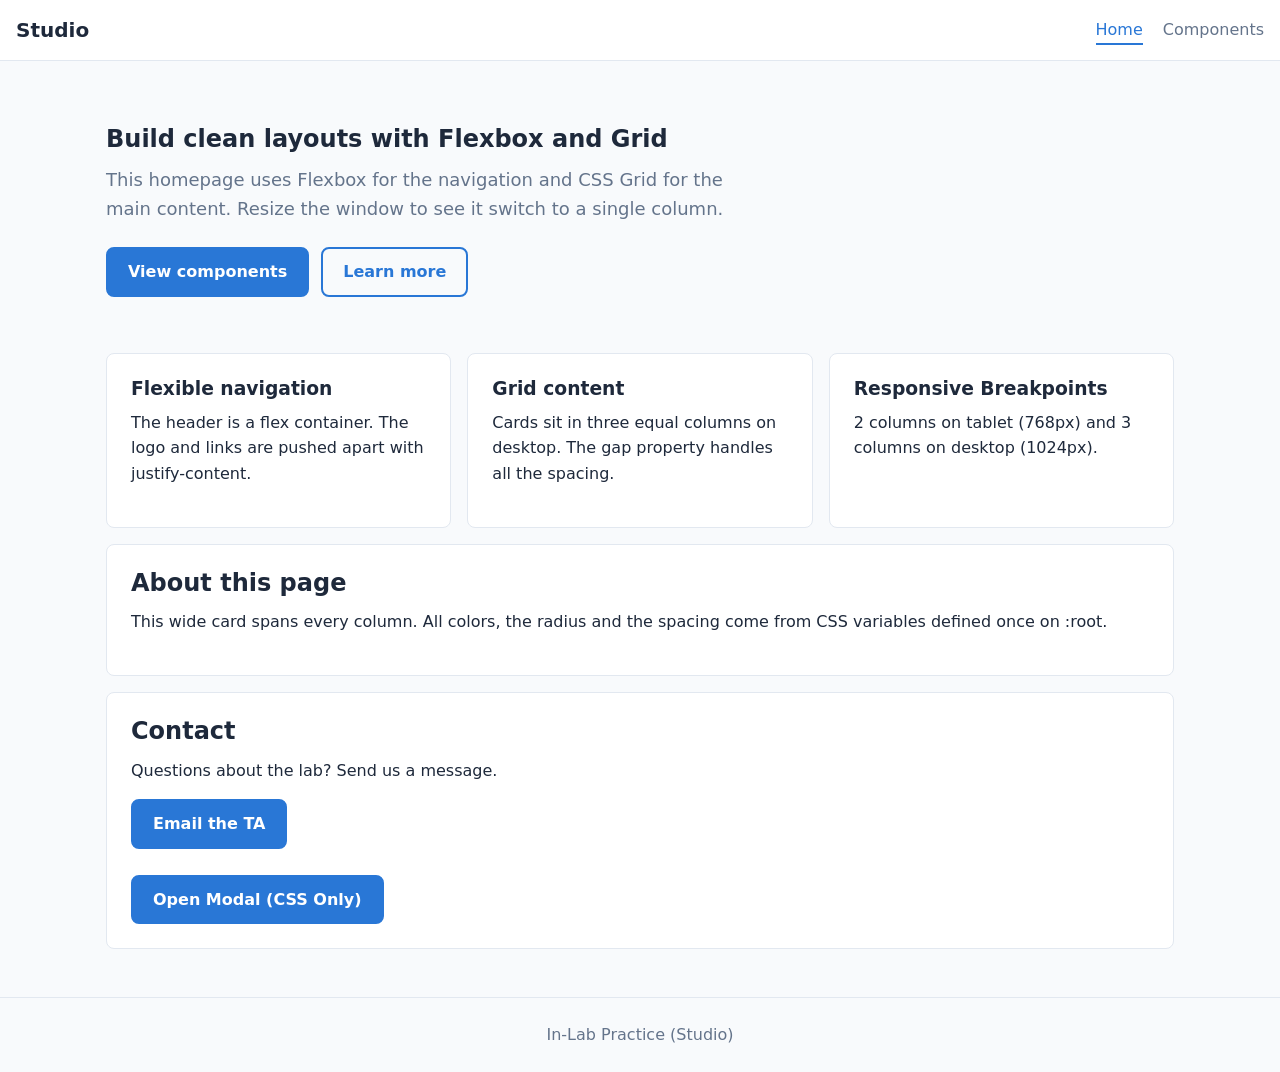
==== index.html @ 695bd0d5 "Assignment" ====
<!DOCTYPE html>
<html lang="en">
<head>
    <meta charset="UTF-8">
    <meta name="viewport" content="width=device-width, initial-scale=1">
    <title>Studio - Home</title>
    <link rel="stylesheet" href="css/Stylesheet.css">
</head>
<body>
    <header class="site-header">
      <a class="logo" href="index.html">Studio</a>
      <nav>
        <ul>
          <li><a class="active" href="index.html">Home</a></li>
          <li><a href="components.html">Components</a></li>
        </ul>
      </nav>
    </header>

    <div class="container">
      <section class="hero">
        <h1>Build clean layouts with Flexbox and Grid</h1>
        <p>This homepage uses Flexbox for the navigation and CSS Grid for the main content. Resize the window to see it switch to a single column.</p>
        <div class="actions">
          <a class="btn" href="components.html">View components</a>
          <a class="btn btn-outline" href="#about">Learn more</a>
        </div>
      </section>

      <main class="grid">
        <article class="card">
          <h3>Flexible navigation</h3>
          <p>The header is a flex container. The logo and links are pushed apart with justify-content.</p>
        </article>
        <article class="card">
          <h3>Grid content</h3>
          <p>Cards sit in three equal columns on desktop. The gap property handles all the spacing.</p>
        </article>
        <article class="card">
          <h3>Responsive Breakpoints</h3>
          <p>2 columns on tablet (768px) and 3 columns on desktop (1024px).</p>
        </article>
        <section class="card wide" id="about">
          <h2>About this page</h2>
          <p>This wide card spans every column. All colors, the radius and the spacing come from CSS variables defined once on :root.</p>
        </section>
        <section class="card wide" id="contact">
          <h2>Contact</h2>
          <p>Questions about the lab? Send us a message.</p>
          <a class="btn" href="mailto:ta@example.com">Email the TA</a>
          <br><br>
          <input type="checkbox" id="modal-toggle" class="modal-toggle">
          <label for="modal-toggle" class="btn">Open Modal (CSS Only)</label>
        </section>
      </main>
    </div>

    <!-- Modal Window -->
    <div class="modal">
      <div class="modal-content">
        <label for="modal-toggle" class="close-btn" aria-label="Close modal">&times;</label>
        <h3>Modal Window</h3>
        <p>This modal is built using CSS only (no JavaScript) with the checkbox hack.</p>
        <br>
        <label for="modal-toggle" class="btn">Close</label>
      </div>
    </div>

    <footer class="site-footer">
      <div class="container">In-Lab Practice (Studio)</div>
    </footer>
</body>
</html>
---- css/Stylesheet.css ----
:root {
  --primary: #2977d6;
  --bg: #f8fafc;
  --text: #1e293b;
  --radius: 8px;
  --primary-dark: #1d4ed8;
  --surface: #ffffff;
  --border: #e2e8f0;
  --muted: #64748b;
  --space: 16px;
}

* { box-sizing: border-box; }

body {
  margin: 0;
  font-family: system-ui, -apple-system, "Segoe UI", sans-serif;
  background: var(--bg);
  color: var(--text);
  line-height: 1.6;
}

h1, h2, h3 { line-height: 1.2; margin: 0 0 .5em; }
p { margin: 0 0 1em; }
a { color: var(--primary); }

.container { max-width: 1100px; margin: 0 auto; padding: 0 var(--space); }

/* Header */
.site-header {
  display: flex;
  justify-content: space-between;
  align-items: center;
  flex-wrap: wrap;
  gap: var(--space);
  padding: 14px var(--space);
  background: var(--surface);
  border-bottom: 1px solid var(--border);
}

.logo { font-weight: 700; font-size: 1.25rem; color: var(--text); text-decoration: none; }
.site-header ul { display: flex; gap: 20px; list-style: none; margin: 0; padding: 0; }
.site-header a:not(.logo) { text-decoration: none; color: var(--muted); padding: 4px 0; }
.site-header a:not(.logo):hover,
.site-header a.active { color: var(--primary); border-bottom: 2px solid var(--primary); }

/* Hero */
.hero { padding: 64px 0 40px; }
.hero p { max-width: 55ch; color: var(--muted); font-size: 1.125rem; }
.hero .actions { display: flex; gap: 12px; flex-wrap: wrap; margin-top: 24px; }

/* Buttons */
.btn {
  display: inline-block;
  padding: 10px 20px;
  font: inherit;
  font-weight: 600;
  color: #fff;
  background: var(--primary);
  border: 2px solid var(--primary);
  border-radius: var(--radius);
  text-decoration: none;
  cursor: pointer;
  transition: background .15s, border-color .15s;
}
.btn:hover:not(:disabled), .btn.is-hover {
  background: var(--primary-dark);
  border-color: var(--primary-dark);
}
.btn:focus-visible { outline: 3px solid #93b4f8; outline-offset: 2px; }
.btn:disabled {
  background: #cbd5e1;
  border-color: #cbd5e1;
  color: #64748b;
  cursor: not-allowed;
}
.btn-outline { background: transparent; color: var(--primary); }
.btn-outline:hover:not(:disabled) { background: var(--primary); color: #fff; }

/* Grid Layout (Responsive) */
.grid {
  display: grid;
  grid-template-columns: 1fr;
  gap: var(--space);
  margin-top: var(--space);
}
.grid .wide { grid-column: 1 / -1; }

@media (min-width: 768px) {
  .grid { grid-template-columns: repeat(2, 1fr); }
}
@media (min-width: 1024px) {
  .grid { grid-template-columns: repeat(3, 1fr); }
}

/* Cards */
.card {
  background: var(--surface);
  border: 1px solid var(--border);
  border-radius: var(--radius);
  padding: 24px;
}
.card h3 { margin-top: 0; }

/* Table */
.table-wrap {
  overflow-x: auto;
  border: 1px solid var(--border);
  border-radius: var(--radius);
  background: var(--surface);
}
table { width: 100%; min-width: 520px; border-collapse: collapse; }
th, td { padding: 12px 16px; text-align: left; }
th { background: var(--primary); color: #fff; white-space: nowrap; }
tbody tr:nth-child(even) { background: var(--bg); }
tbody tr:hover { background: #e0e9fd; }

/* Badges */
.badge { padding: 2px 10px; border-radius: 999px; font-size: .85rem; font-weight: 600; background: #dcfce7; color: #166534; }
.badge.off { background: #fee2e2; color: #991b1b; }

/* Helpers */
.section { padding: 32px 0 8px; }
.section > h2 { margin-bottom: 16px; }
.row { display: flex; flex-wrap: wrap; gap: 16px; align-items: center; }
.label { color: var(--muted); font-size: .9rem; }
.swatches { display: grid; grid-template-columns: repeat(auto-fit, minmax(140px, 1fr)); gap: 16px; }
.swatch { border: 1px solid var(--border); border-radius: var(--radius); overflow: hidden; background: var(--surface); }
.swatch i { display: block; height: 56px; }
.swatch code { display: block; padding: 8px 12px; font-size: .85rem; }

/* Form Elements */
.form-group { margin-bottom: 16px; }
.form-group label { display: block; margin-bottom: 6px; font-weight: 600; }
.form-group input[type="text"],
.form-group input[type="email"],
.form-group input[type="number"],
.form-group input[type="date"],
.form-group select,
.form-group textarea {
  width: 100%;
  padding: 10px 12px;
  border: 1px solid var(--border);
  border-radius: var(--radius);
  background: var(--surface);
  color: var(--text);
  font: inherit;
}
.form-group input:focus, .form-group select:focus, .form-group textarea:focus {
  outline: 2px solid var(--primary);
  outline-offset: 1px;
}

/* Alert */
.alert {
  padding: 16px;
  border-radius: var(--radius);
  margin-bottom: 20px;
  background: #dcfce7;
  color: #166534;
  border: 1px solid #bbf7d0;
  font-weight: 600;
}

/* Modal (CSS Only) */
.modal-toggle { display: none; }
.modal {
  display: none;
  position: fixed;
  top: 0; left: 0;
  width: 100%; height: 100%;
  background: rgba(0,0,0,0.5);
  justify-content: center;
  align-items: center;
  z-index: 1000;
}
.modal-content {
  background: var(--surface);
  padding: 24px;
  border-radius: var(--radius);
  width: 90%;
  max-width: 500px;
  position: relative;
  box-shadow: 0 10px 25px rgba(0,0,0,0.2);
}
.close-btn {
  position: absolute;
  top: 12px; right: 16px;
  font-size: 24px;
  cursor: pointer;
  color: var(--muted);
  font-weight: bold;
}
.modal-toggle:checked ~ .modal { display: flex; }

/* Footer */
.site-footer { padding: 24px 0; text-align: center; color: var(--muted); border-top: 1px solid var(--border); margin-top: 48px; }

/* Dark Mode */
@media (prefers-color-scheme: dark) {
  :root {
    --bg: #0f172a;
    --text: #f1f5f9;
    --surface: #1e293b;
    --border: #334155;
    --muted: #94a3b8;
    --primary: #3b82f6;
    --primary-dark: #2563eb;
  }
  tbody tr:nth-child(even) { background: #1e293b; }
  tbody tr:hover { background: #334155; }
  .badge { background: #064e3b; color: #6ee7b7; }
  .badge.off { background: #450a0a; color: #fca5a5; }
  .alert { background: #064e3b; color: #6ee7b7; border-color: #047857; }
  .btn:disabled { background: #334155; border-color: #334155; color: #64748b; }
}
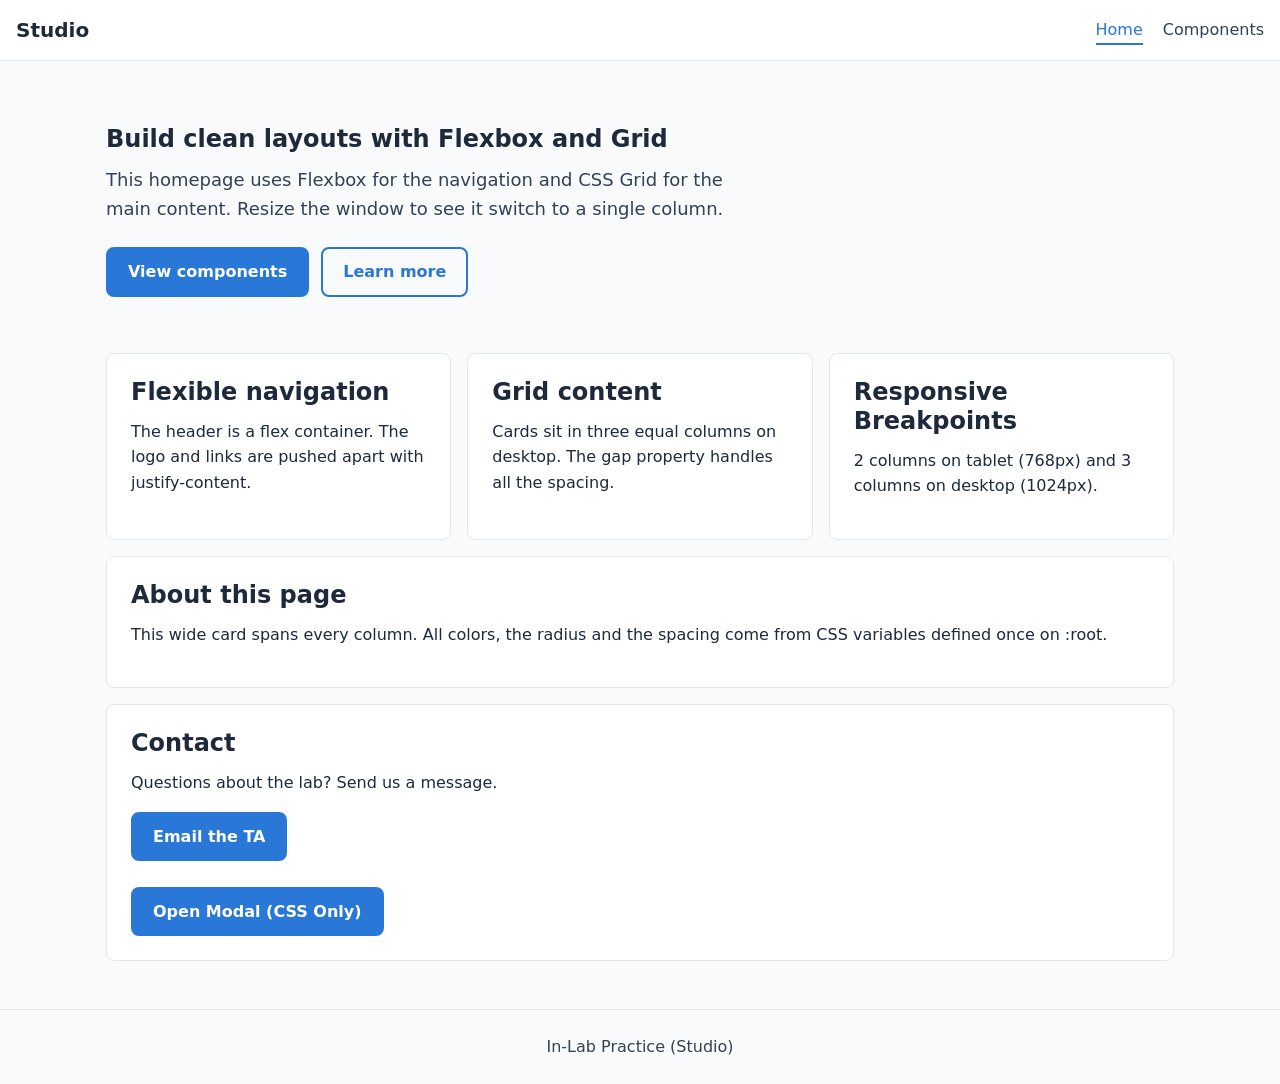
==== commit bf8f328b: "Assignment" ====
--- a/index.html
+++ b/index.html
@@ -29,15 +29,15 @@
 
       <main class="grid">
         <article class="card">
-          <h3>Flexible navigation</h3>
+          <h2>Flexible navigation</h2>
           <p>The header is a flex container. The logo and links are pushed apart with justify-content.</p>
         </article>
         <article class="card">
-          <h3>Grid content</h3>
+          <h2>Grid content</h2>
           <p>Cards sit in three equal columns on desktop. The gap property handles all the spacing.</p>
         </article>
         <article class="card">
-          <h3>Responsive Breakpoints</h3>
+          <h2>Responsive Breakpoints</h2>
           <p>2 columns on tablet (768px) and 3 columns on desktop (1024px).</p>
         </article>
         <section class="card wide" id="about">
--- a/css/Stylesheet.css
+++ b/css/Stylesheet.css
@@ -6,7 +6,7 @@
   --primary-dark: #1d4ed8;
   --surface: #ffffff;
   --border: #e2e8f0;
-  --muted: #64748b;
+  --muted: #334155;
   --space: 16px;
 }
 
